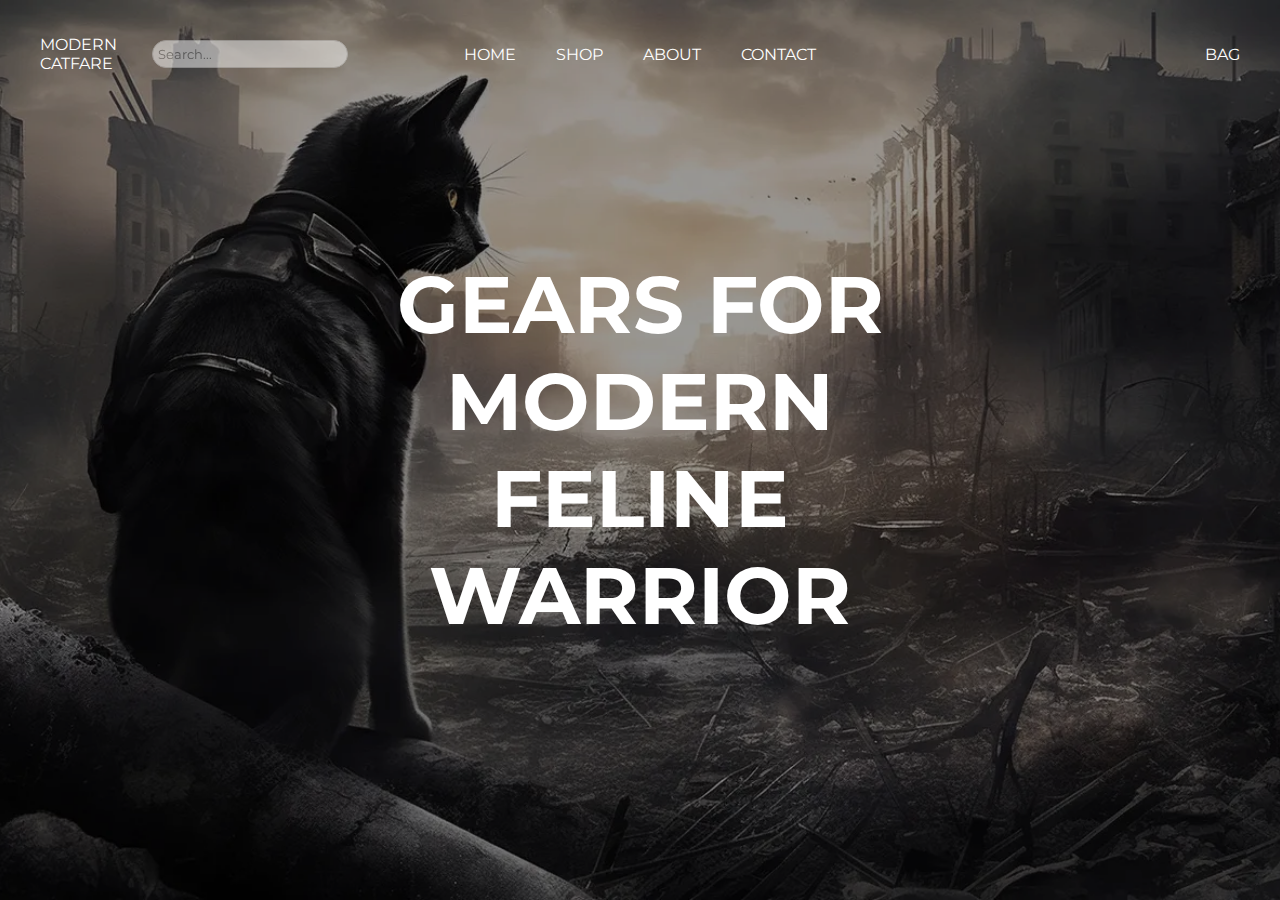
==== index.html @ 6d0fc3eb "added hero text and adjusted navbar" ====
<!DOCTYPE html>
<html lang="en">
  <head>
    <meta charset="UTF-8" />
    <meta name="viewport" content="width=device-width, initial-scale=1.0" />

    <link rel="preconnect" href="https://fonts.googleapis.com" />
    <link rel="preconnect" href="https://fonts.gstatic.com" crossorigin />
    <link
      href="https://fonts.googleapis.com/css2?family=Montserrat:ital,wght@0,100..900;1,100..900&display=swap"
      rel="stylesheet" />
    <link
      rel="stylesheet"
      href="https://cdnjs.cloudflare.com/ajax/libs/font-awesome/6.4.0/css/all.min.css"
      integrity="sha512-iecdLmaskl7CVkqkXNQ/ZH/XLlvWZOJyj7Yy7tcenmpD1ypASozpmT/E0iPtmFIB46ZmdtAc9eNBvH0H/ZpiBw=="
      crossorigin="anonymous"
      referrerpolicy="no-referrer" />
    <link
      rel="stylesheet"
      href="https://stackpath.bootstrapcdn.com/font-awesome/4.7.0/css/font-awesome.min.css" />
    <link rel="stylesheet" href="styles.css" />

    <title>Modern Catfare</title>
  </head>
  <body>
    <header>
      <nav class="navbar">
        <div class="nav-left">
          <a href="/">MODERN<br />CATFARE</a>
        </div>

        <div class="search-bar">
          <input type="text" placeholder="Search..." />
        </div>

        <div class="nav-center">
          <div class="menu-list">
            <a href="#">HOME</a>
            <a href="#">SHOP</a>
            <a href="#">ABOUT</a>
            <a href="#">CONTACT</a>
          </div>
        </div>

        <div class="nav-right">
          <a href="#">BAG</a>
        </div>
      </nav>
    </header>

    <main>
      <section class="home" id="home"></section>
      <div class="background">
        <img src="images/cat-000.webp" alt="cat" class="background-img">
          <div class="hero">
          <h1 class="hero-text">GEARS FOR<br>MODERN FELINE<br>WARRIOR</h1>
          </div>
        </div>
      </section>

      <section class="shop" id="shop">

      </section>
    </main>
  </body>
</html>
---- styles.css ----
/*RESET*/
* {
  margin: 0;
  padding: 0;
  box-sizing: border-box;
  font-family: Montserrat, Arial;
}

html {
  scroll-behavior: smooth;
}

a {
  text-decoration: none;
}

/*NAVIGATION BAR*/
.navbar {
  display: flex;
  justify-content: flex-start;
  align-items: center;
  padding: 10px 20px;
  background-color: transparent;
  z-index: 2;
  position: relative;
  margin-top: 25px;
}

.nav-left {
  margin-right: 30px;
  margin-left: 20px;
}

.nav-left a {
  color: white;
}

.search-bar {
  margin-left: 5px;
  margin-right: 20px;
  opacity: 0.5;
}

.search-bar input[type="text"] {
  padding: 5px;
  border: 1px solid #ccc;
  border-radius: 50px;
}

.nav-center {
  display: flex;
  justify-content: center;
  position: absolute;
  left: 50%;
  transform: translateX(-50%);
}

.nav-center .menu-list {
  list-style: none;
  margin: 0;
  padding: 0;
  display: flex;
}

.nav-center .menu-list a {
  margin: 0 10px;
  text-decoration: none;
  color: white;
  padding: 10px;
}

.nav-center .menu-list a:hover {
  font-weight: bolder;
  transform: scale(1.07);
}

.nav-right {
  margin-left: auto;
  margin-right: 20px;
}

.nav-right a {
  color: white;
}

/*HOME SECTION*/
.background > img {
  width: 100%;
  height: 100vh;
  object-fit: cover;
  background-repeat: no-repeat;
  background-size: cover;
  position: absolute;
  top: 0%;
  bottom: 0%;
  left: 0%;
  right: 0%;
  filter: brightness(60%);
}

.hero-text {
  font-size: 5rem;
  color: white;
  text-align: center;
  position: absolute;
  top: 50%;
  left: 50%;
  transform: translate(-50%, -50%);
}
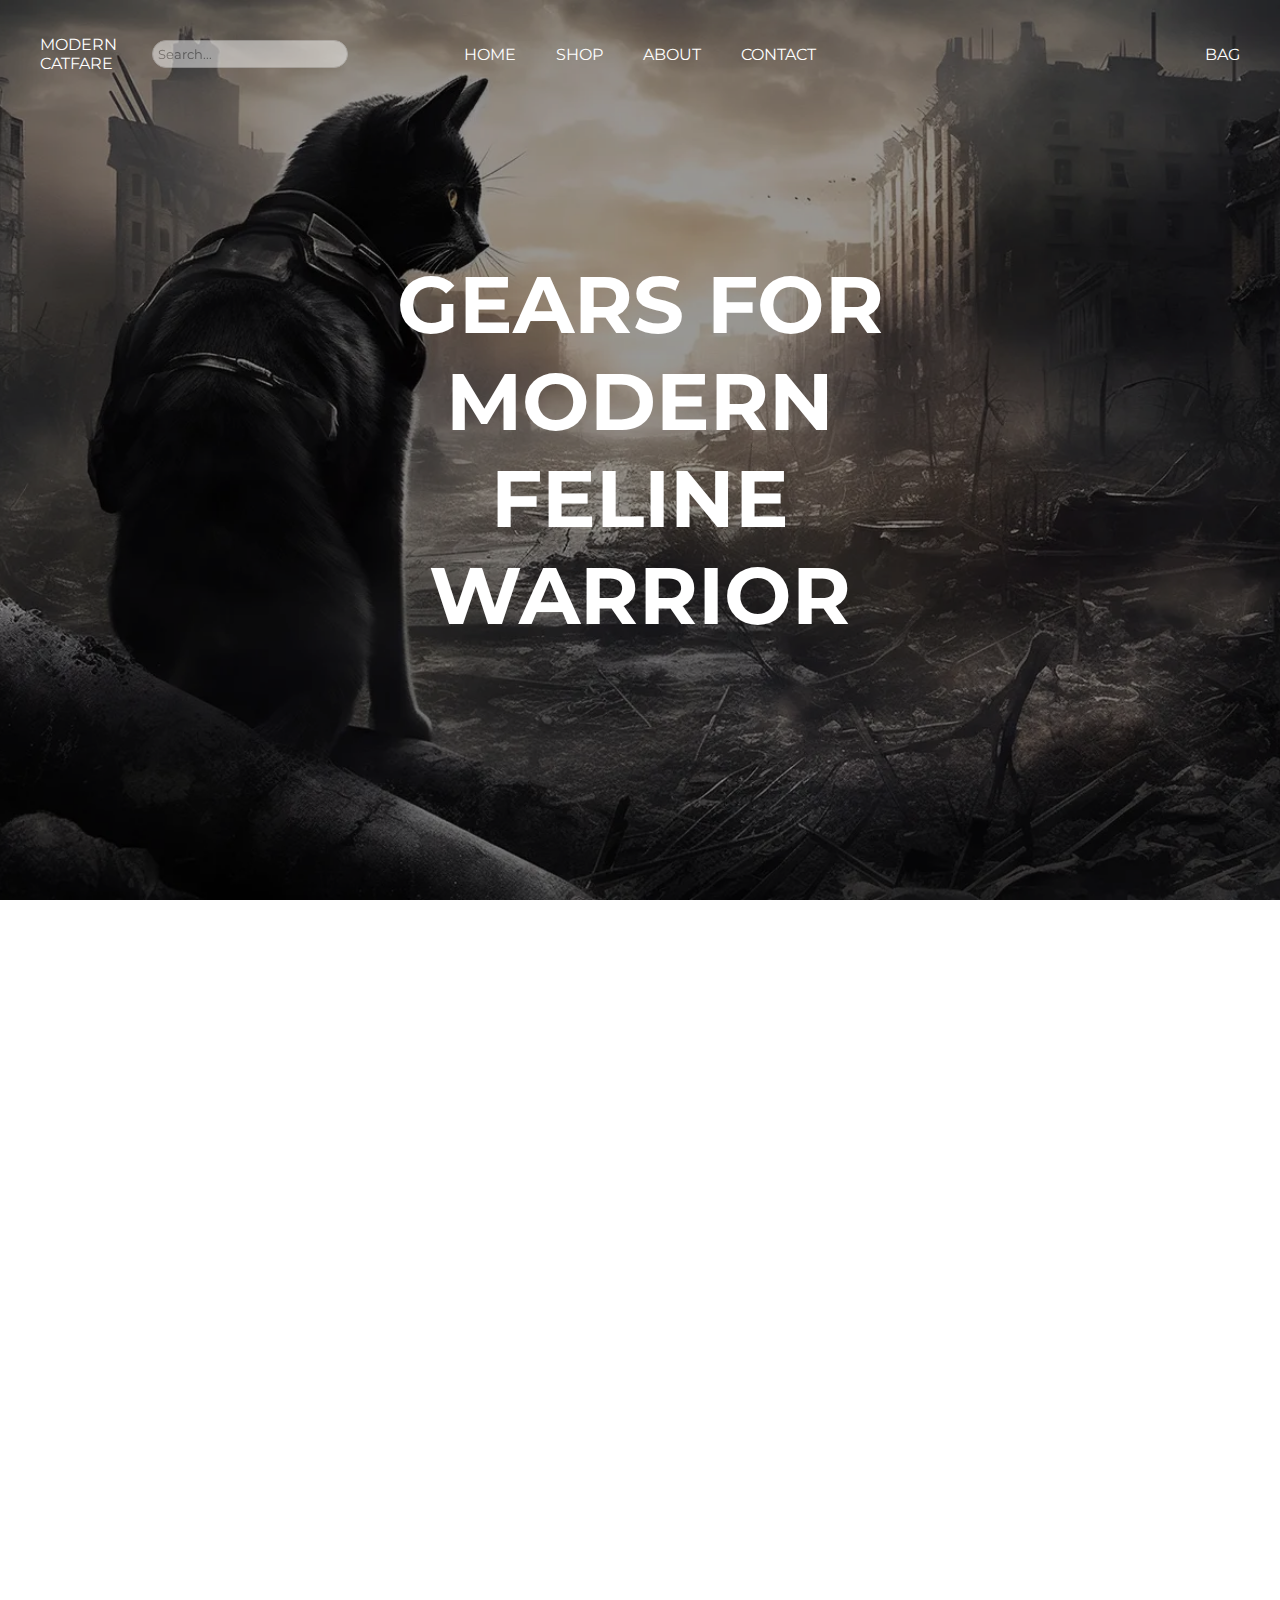
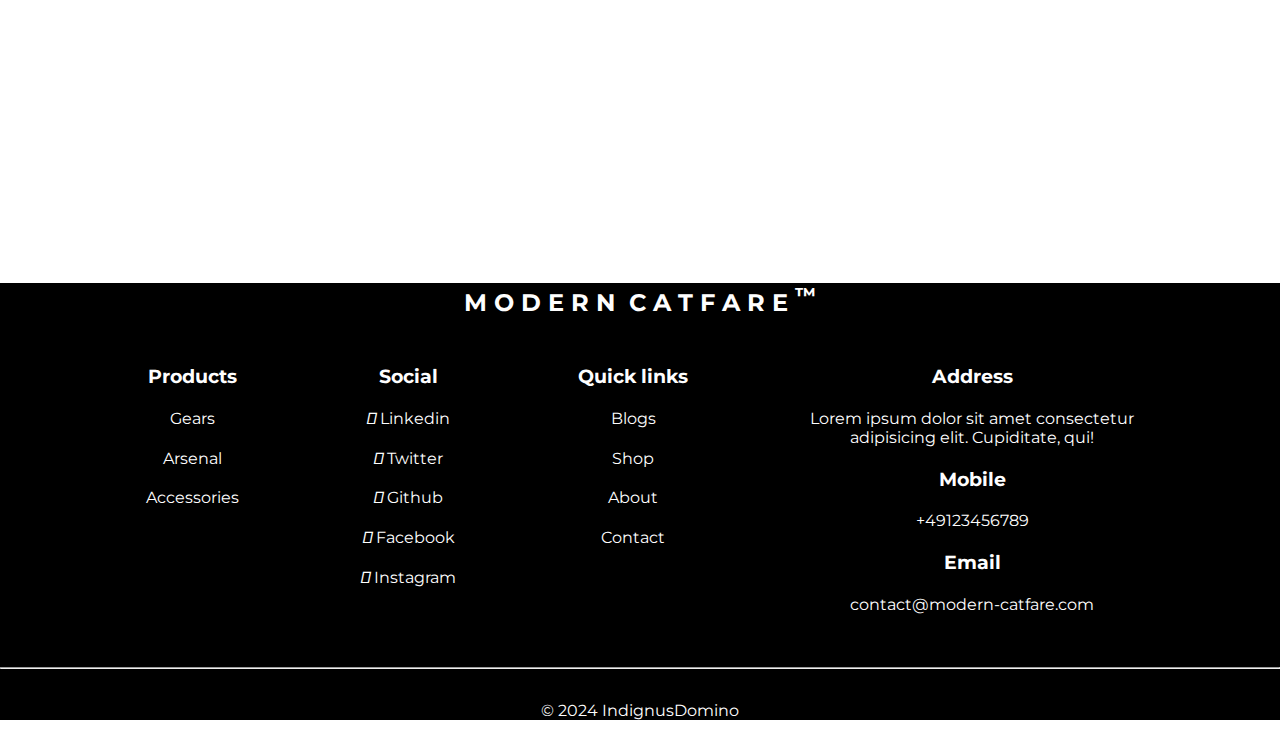
==== commit 0c9d2357: "shop + footer" ====
--- a/index.html
+++ b/index.html
@@ -23,6 +23,7 @@
     <title>Modern Catfare</title>
   </head>
   <body>
+    <div class="flex-containter">
     <header>
       <nav class="navbar">
         <div class="nav-left">
@@ -35,10 +36,10 @@
 
         <div class="nav-center">
           <div class="menu-list">
-            <a href="#">HOME</a>
-            <a href="#">SHOP</a>
-            <a href="#">ABOUT</a>
-            <a href="#">CONTACT</a>
+            <a href="#home">HOME</a>
+            <a href="shop.html" target="_blank">SHOP</a>
+            <a href="about.html" target="_blank">ABOUT</a>
+            <a href="contact.html" target="_blank">CONTACT</a>
           </div>
         </div>
 
@@ -62,5 +63,72 @@
 
       </section>
     </main>
+
+    <footer>
+      <div class="footer">
+        <div class="heading">
+          <h2>M O D E R N&nbsp;&nbsp;C A T F A R E <sup>&trade;</sup></h2>
+        </div>
+        <div class="content">
+          <div class="services">
+            <h4>Products</h4>
+            <p><a href="#">Gears</a></p>
+            <p><a href="#">Arsenal</a></p>
+            <p><a href="#">Accessories</a></p>
+          </div>
+          <div class="social-media">
+            <h4>Social</h4>
+            <p>
+              <a href="https://www.linkedin.com/in/jrnotarte/"
+                ><i class="fab fa-linkedin"></i> Linkedin</a
+              >
+            </p>
+            <p>
+              <a href="https://x.com"
+                ><i class="fab fa-twitter"></i> Twitter</a
+              >
+            </p>
+            <p>
+              <a href="https://github.com/IndignusDomino/modern-catfare"
+                ><i class="fab fa-github"></i> Github</a
+              >
+            </p>
+            <p>
+              <a href="https://www.facebook.com/"
+                ><i class="fab fa-facebook"></i> Facebook</a
+              >
+            </p>
+            <p>
+              <a href="https://www.instagram.com/"
+                ><i class="fab fa-instagram"></i> Instagram</a
+              >
+            </p>
+          </div>
+          <div class="links">
+            <h4>Quick links</h4>
+            <p><a href="blogs.html">Blogs</a></p>
+            <p><a href="shop.html">Shop</a></p>
+            <p><a href="about.html">About</a></p>
+            <p><a href="contact.html">Contact</a></p>
+          </div>
+          <div class="details">
+            <h4 class="address">Address</h4>
+            <p>
+              Lorem ipsum dolor sit amet consectetur <br />
+              adipisicing elit. Cupiditate, qui!
+            </p>
+            <h4 class="mobile">Mobile</h4>
+            <p><a href="#">+49123456789</a></p>
+            <h4 class="mail">Email</h4>
+            <p><a href="#">contact@modern-catfare.com</a></p>
+          </div>
+        </div>
+        <footer>
+          <hr />
+          © 2024 IndignusDomino
+        </footer>
+      </div>
+    </footer>
+    </div>
   </body>
 </html>
--- a/styles.css
+++ b/styles.css
@@ -8,6 +8,10 @@
 
 html {
   scroll-behavior: smooth;
+}
+
+section {
+  min-height: 100vh;
 }
 
 a {
@@ -83,6 +87,7 @@
   color: white;
 }
 
+
 /*HOME SECTION*/
 .background > img {
   width: 100%;
@@ -108,3 +113,80 @@
   transform: translate(-50%, -50%);
 }
 
+
+/*FOOTER*/
+.footer {
+  background-color: black;
+  color: #fefefe;
+  position: relative;
+  width: 100%;
+  bottom: 0;
+  left: 0;
+}
+
+.footer .heading {
+  color: #fefefe;
+  max-width: 1010px;
+  width: 90%;
+  text-transform: uppercase;
+  margin: 0 auto;
+  margin-bottom: 3rem;
+}
+
+.footer .content {
+  display: flex;
+  justify-content: space-evenly;
+  margin: 1.5rem;
+}
+
+.footer .content p {
+  margin-bottom: 1.3rem;
+}
+
+.footer .content a {
+  text-decoration: none;
+  color: #fefefe;
+}
+
+.footer .content a:hover {
+  border-bottom: 1px solid #97987f;
+}
+
+.footer .content h4 {
+  margin-bottom: 1.3rem;
+  font-size: 19px;
+}
+
+footer {
+  text-align: center;
+  margin-bottom: 2rem;
+}
+
+footer hr {
+  margin: 2rem 0;
+}
+
+@media (max-width: 767px) {
+  .footer .content {
+    display: flex;
+    flex-direction: column;
+    font-size: 14px;
+  }
+
+  .footer {
+    position: unset;
+  }
+}
+
+@media (min-width: 768px) and (max-width: 1024px) {
+  .footer .content,
+  .footer {
+    font-size: 14px;
+  }
+}
+
+@media (orientation: landscape) and (max-height: 500px) {
+  .footer {
+    position: unset;
+  }
+}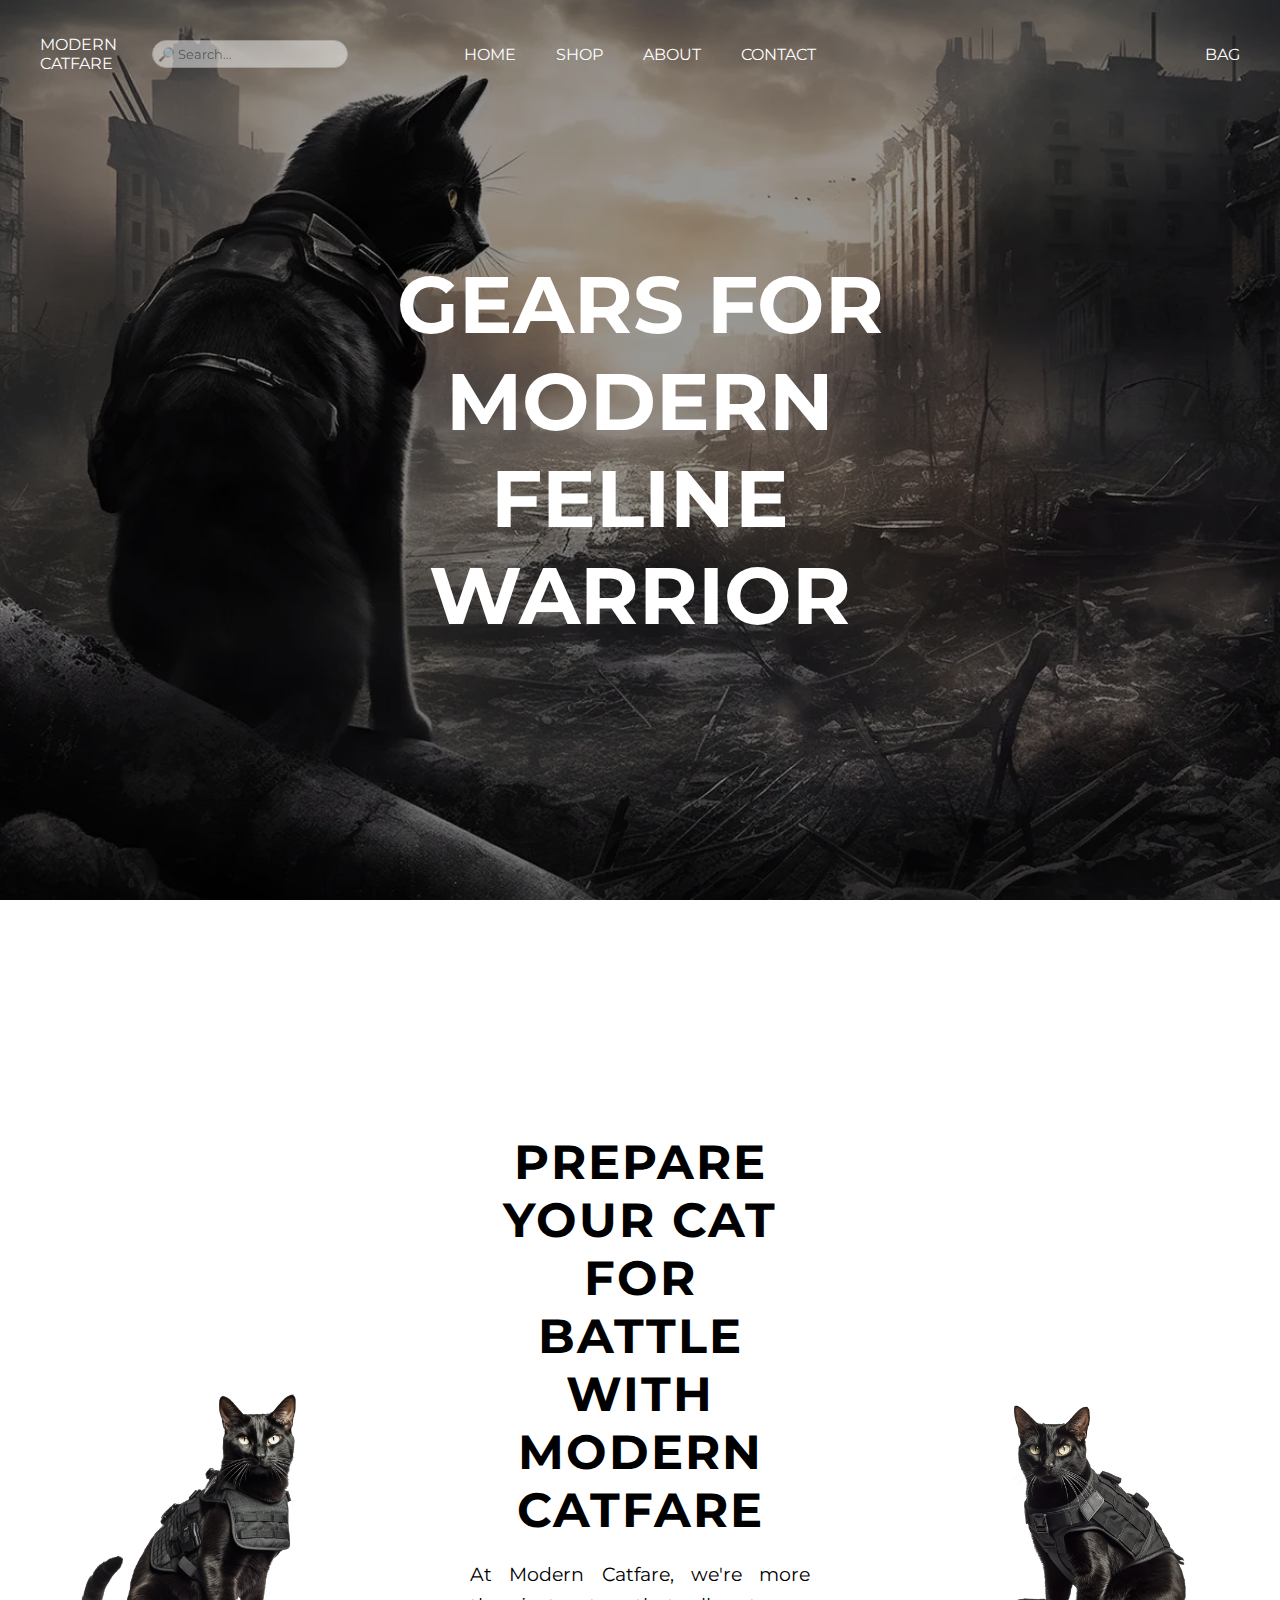
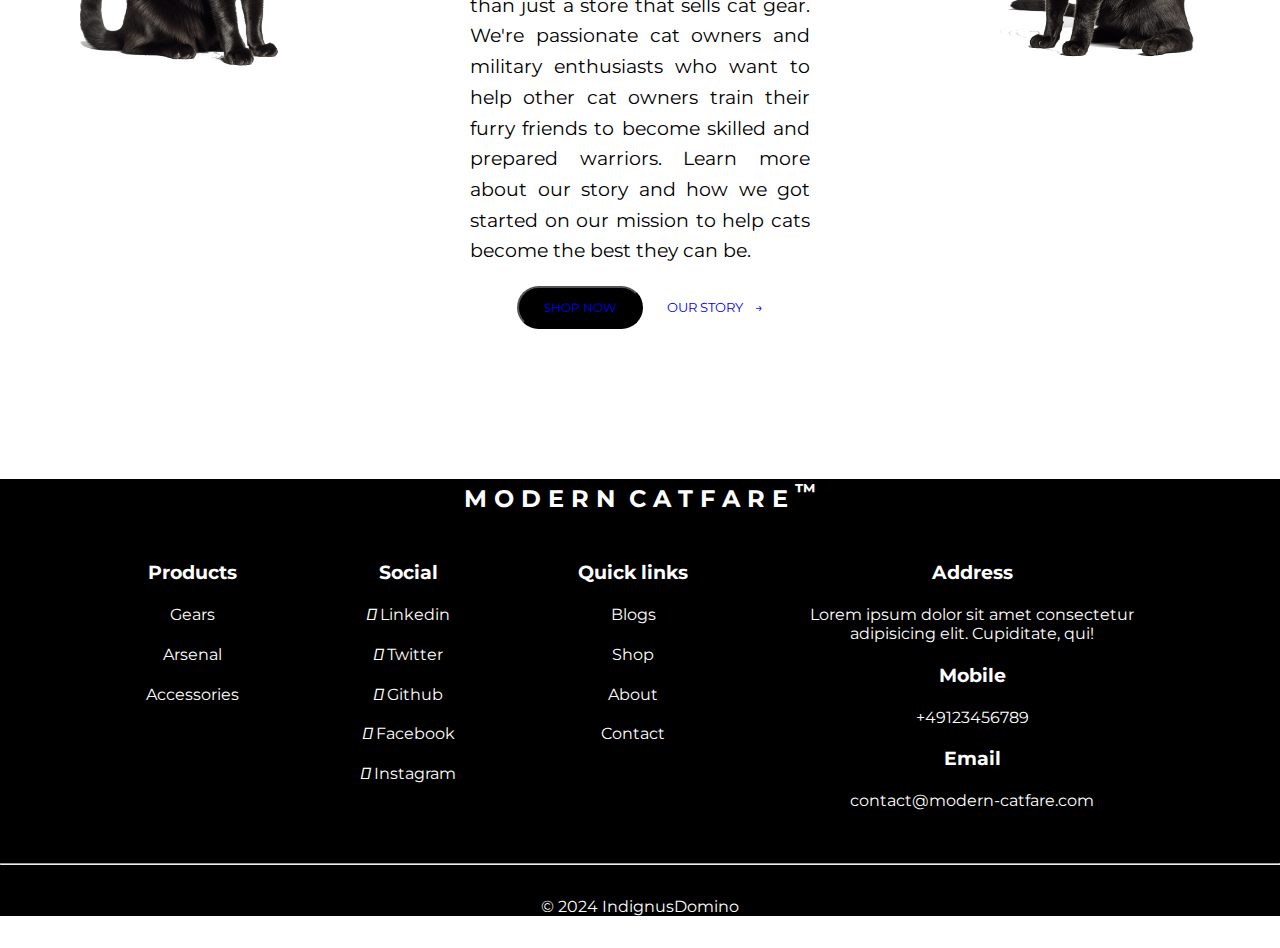
==== commit a07e2708: "page-content section udpated" ====
--- a/index.html
+++ b/index.html
@@ -31,7 +31,7 @@
         </div>
 
         <div class="search-bar">
-          <input type="text" placeholder="Search..." />
+          <input type="text" placeholder="&#128270; Search... " />
         </div>
 
         <div class="nav-center">
@@ -54,13 +54,26 @@
       <div class="background">
         <img src="images/cat-000.webp" alt="cat" class="background-img">
           <div class="hero">
-          <h1 class="hero-text">GEARS FOR<br>MODERN FELINE<br>WARRIOR</h1>
+            <h1 class="hero-text">GEARS FOR<br>MODERN FELINE<br>WARRIOR</h1>
           </div>
         </div>
       </section>
 
-      <section class="shop" id="shop">
+      <section class="page-content" id="page-content">
+        <div class="page-content-left">
+          <img src="images/vest/vest-010-a.png" alt="" class="page-content-left-image">
+        </div>
 
+        <div class="page-content-center">
+          <h1>PREPARE YOUR CAT FOR<br>BATTLE WITH<br>MODERN CATFARE</h1>
+          <p>At Modern Catfare, we're more than just a store that sells cat gear. We're passionate cat owners and military enthusiasts who want to help other cat owners train their furry friends to become skilled and prepared warriors. Learn more about our story and how we got started on our mission to help cats become the best they can be.</p>
+          <button class="shop-now-btn"><a href="shop.html">SHOP NOW</a></button>
+          <button class="our-story-btn"><a href="about.html">OUR STORY&nbsp;&nbsp;&nbsp; &rarr;</a></button>
+        </div>
+
+        <div>
+          <img src="images/vest/vest-012-a.png" alt="" class="page-content-right-image">
+        </div>
       </section>
     </main>
 
@@ -85,23 +98,19 @@
             </p>
             <p>
               <a href="https://x.com"
-                ><i class="fab fa-twitter"></i> Twitter</a
-              >
+                ><i class="fab fa-twitter"></i> Twitter</a>
             </p>
             <p>
               <a href="https://github.com/IndignusDomino/modern-catfare"
-                ><i class="fab fa-github"></i> Github</a
-              >
+                ><i class="fab fa-github"></i> Github</a>
             </p>
             <p>
               <a href="https://www.facebook.com/"
-                ><i class="fab fa-facebook"></i> Facebook</a
-              >
+                ><i class="fab fa-facebook"></i> Facebook</a>
             </p>
             <p>
               <a href="https://www.instagram.com/"
-                ><i class="fab fa-instagram"></i> Instagram</a
-              >
+                ><i class="fab fa-instagram"></i> Instagram</a>
             </p>
           </div>
           <div class="links">
--- a/styles.css
+++ b/styles.css
@@ -74,8 +74,7 @@
 }
 
 .nav-center .menu-list a:hover {
-  font-weight: bolder;
-  transform: scale(1.07);
+  border-bottom: 1px solid white;
 }
 
 .nav-right {
@@ -86,7 +85,6 @@
 .nav-right a {
   color: white;
 }
-
 
 /*HOME SECTION*/
 .background > img {
@@ -113,6 +111,68 @@
   transform: translate(-50%, -50%);
 }
 
+/*PAGE SECTION*/
+/*PAGE SECTION*/
+#page-content {
+  background-color: white;
+  color: black;
+  text-align: center;
+  padding: 50px;
+  display: flex; /* Make the section a flex container */
+  flex-direction: row; /* Stack children vertically */
+  align-items: center; /* Center children horizontally */
+  gap: 20px; /* Add spacing between children */
+}
+
+#page-content h1 {
+  font-size: 3em;
+  letter-spacing: 2px;
+  margin-bottom: 20px;
+  text-transform: capitalize;
+  text-align: center;
+}
+
+#page-content p {
+  font-size: 1.2em;
+  line-height: 1.6;
+  text-align: justify;
+}
+
+.page-content-center {
+  margin: 100px;
+}
+
+.page-content-left-image,
+.page-content-right-image {
+  max-width: 300px;
+  height: auto; /* Maintain aspect ratio */
+  display: block; /* Prevents image from overflowing */
+  margin: 0 auto; /* Center the images */
+}
+
+.shop-now-btn {
+  margin-top: 20px;
+  background-color: black;
+  color: white;
+  padding-top: 12px;
+  padding-bottom: 12px;
+  padding-left: 25px;
+  padding-right: 25px;
+  border-radius: 50px;
+  text-align: center;
+  font-size: 12px;
+  margin-right: 10px;
+}
+
+.our-story-btn {
+  border: 0;
+  background-color: white;
+  margin-left: 10px;
+}
+
+.our-story-btn:hover {
+  border-bottom: 1px solid black;
+}
 
 /*FOOTER*/
 .footer {
@@ -189,4 +249,4 @@
   .footer {
     position: unset;
   }
-}+}
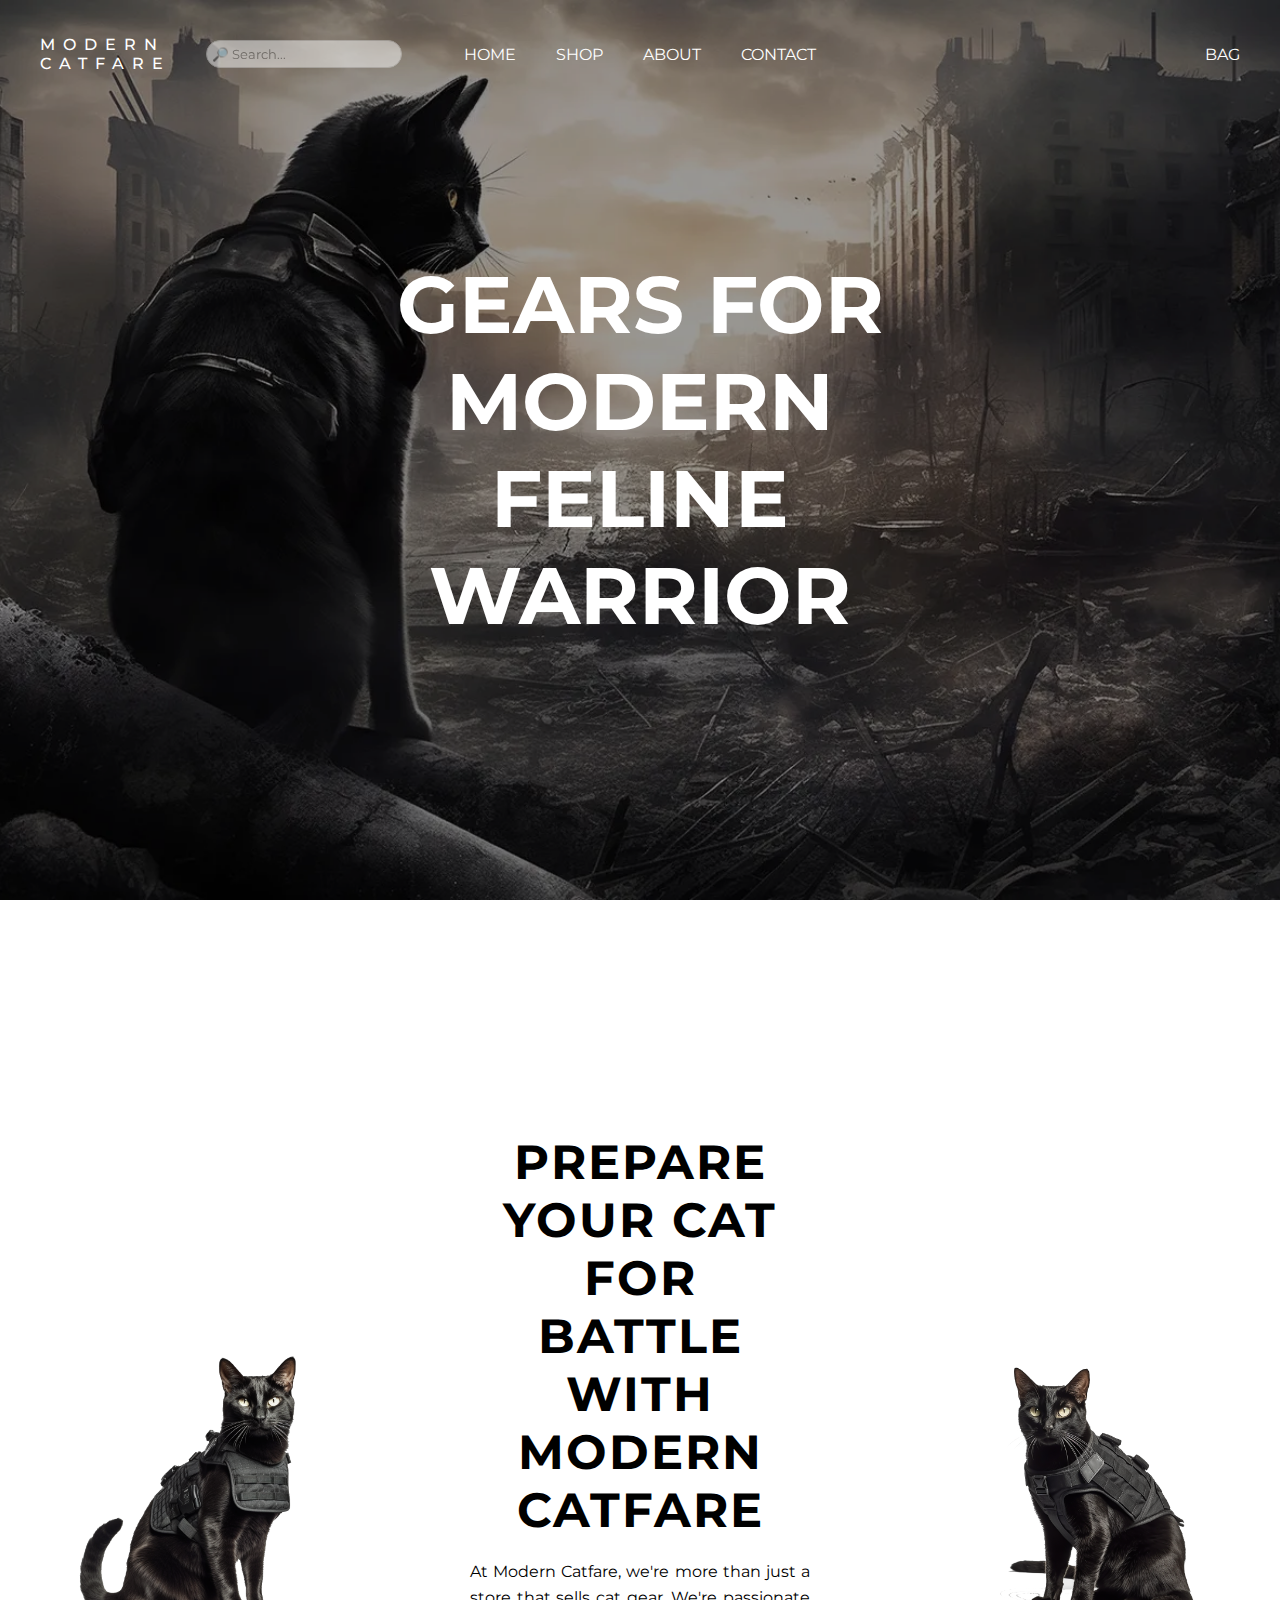
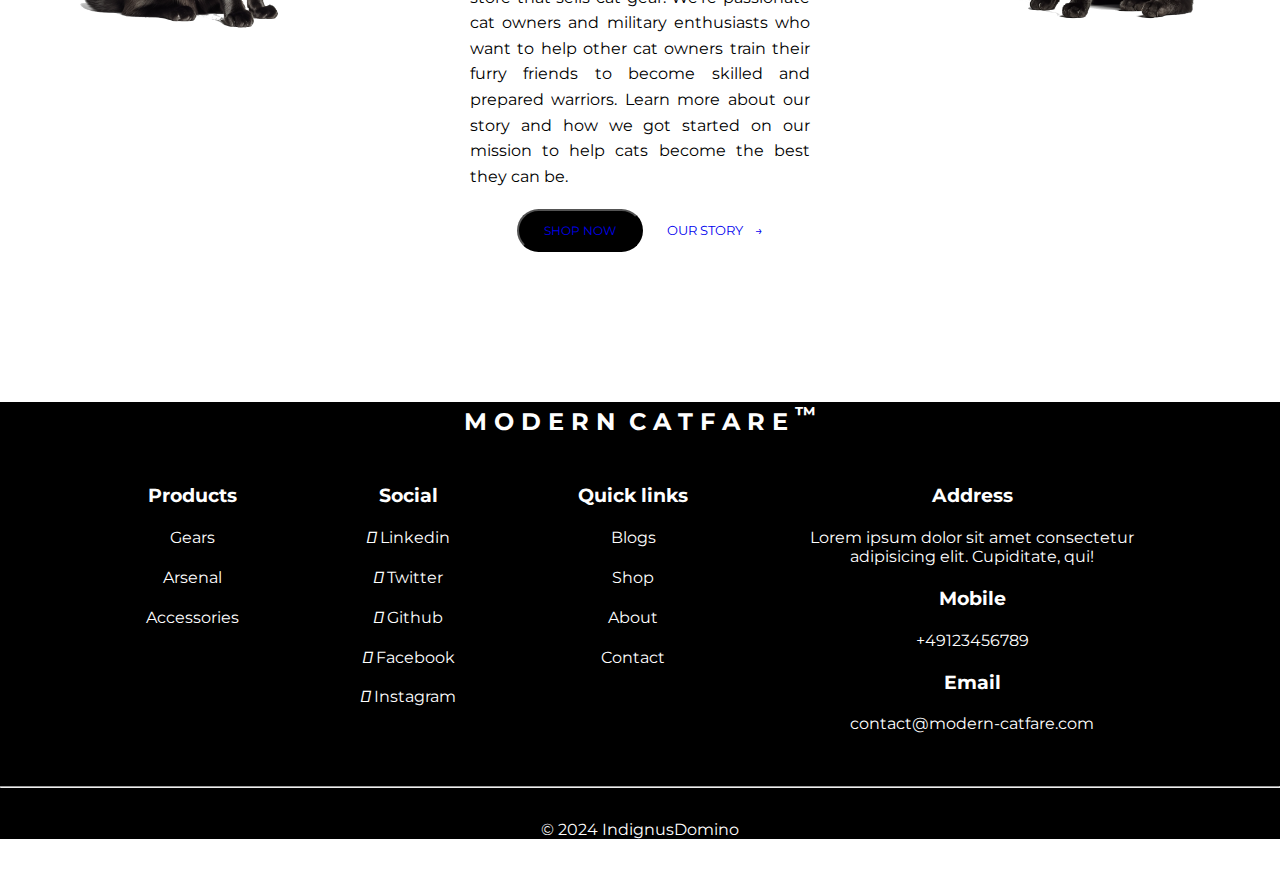
==== commit 7cbad243: "final edit on home" ====
--- a/index.html
+++ b/index.html
@@ -91,34 +91,18 @@
           </div>
           <div class="social-media">
             <h4>Social</h4>
-            <p>
-              <a href="https://www.linkedin.com/in/jrnotarte/"
-                ><i class="fab fa-linkedin"></i> Linkedin</a
-              >
-            </p>
-            <p>
-              <a href="https://x.com"
-                ><i class="fab fa-twitter"></i> Twitter</a>
-            </p>
-            <p>
-              <a href="https://github.com/IndignusDomino/modern-catfare"
-                ><i class="fab fa-github"></i> Github</a>
-            </p>
-            <p>
-              <a href="https://www.facebook.com/"
-                ><i class="fab fa-facebook"></i> Facebook</a>
-            </p>
-            <p>
-              <a href="https://www.instagram.com/"
-                ><i class="fab fa-instagram"></i> Instagram</a>
-            </p>
+            <p><a href="https://www.linkedin.com/in/jrnotarte/"><i class="fab fa-linkedin"></i> Linkedin</a></p>
+            <p><a href="https://x.com"><i class="fab fa-twitter"></i> Twitter</a></p>
+            <p><a href="https://github.com/IndignusDomino/modern-catfare"><i class="fab fa-github"></i> Github</a></p>
+            <p><a href="https://www.facebook.com/"><i class="fab fa-facebook"></i> Facebook</a></p>
+            <p><a href="https://www.instagram.com/"><i class="fab fa-instagram"></i> Instagram</a></p>
           </div>
           <div class="links">
             <h4>Quick links</h4>
-            <p><a href="blogs.html">Blogs</a></p>
-            <p><a href="shop.html">Shop</a></p>
-            <p><a href="about.html">About</a></p>
-            <p><a href="contact.html">Contact</a></p>
+            <p><a href="blogs.html" target="_blank">Blogs</a></p>
+            <p><a href="shop.html" target="_blank">Shop</a></p>
+            <p><a href="about.html" target="_blank">About</a></p>
+            <p><a href="contact.html" target="_blank">Contact</a></p>
           </div>
           <div class="details">
             <h4 class="address">Address</h4>
@@ -129,7 +113,7 @@
             <h4 class="mobile">Mobile</h4>
             <p><a href="#">+49123456789</a></p>
             <h4 class="mail">Email</h4>
-            <p><a href="#">contact@modern-catfare.com</a></p>
+            <p><a href="mailto:contact@modern-catfare.com">contact@modern-catfare.com</a></p>
           </div>
         </div>
         <footer>
--- a/styles.css
+++ b/styles.css
@@ -37,6 +37,9 @@
 
 .nav-left a {
   color: white;
+  letter-spacing: .5rem;
+  font-weight: 500;
+  text-align: center;
 }
 
 .search-bar {
@@ -112,7 +115,6 @@
 }
 
 /*PAGE SECTION*/
-/*PAGE SECTION*/
 #page-content {
   background-color: white;
   color: black;
@@ -133,7 +135,7 @@
 }
 
 #page-content p {
-  font-size: 1.2em;
+  font-size: 1em;
   line-height: 1.6;
   text-align: justify;
 }
@@ -164,6 +166,14 @@
   margin-right: 10px;
 }
 
+.shop-now-btn a:hover {
+  text-decoration: underline;
+}
+
+.shop-now-btn a:visited {
+  color: white;
+}
+
 .our-story-btn {
   border: 0;
   background-color: white;
@@ -172,6 +182,10 @@
 
 .our-story-btn:hover {
   border-bottom: 1px solid black;
+}
+
+.our-story-btn a:visited {
+  color: black;
 }
 
 /*FOOTER*/
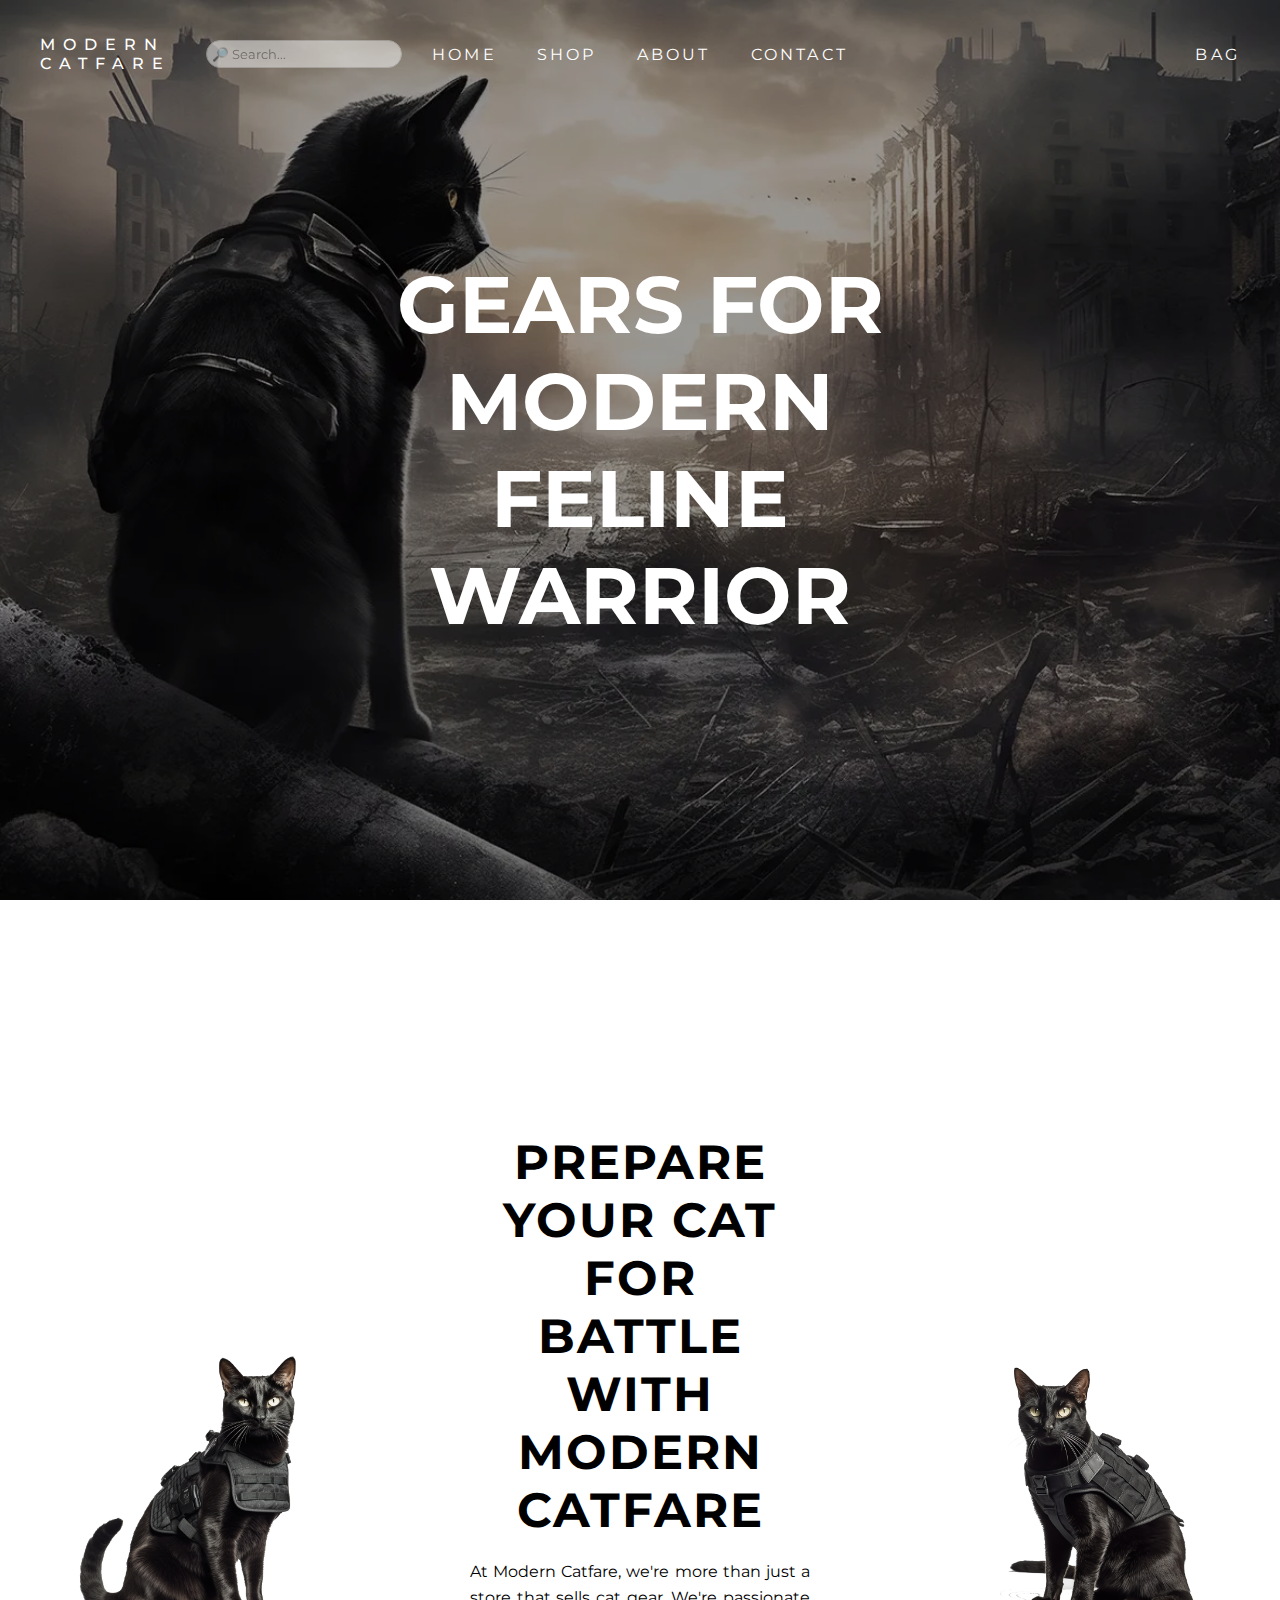
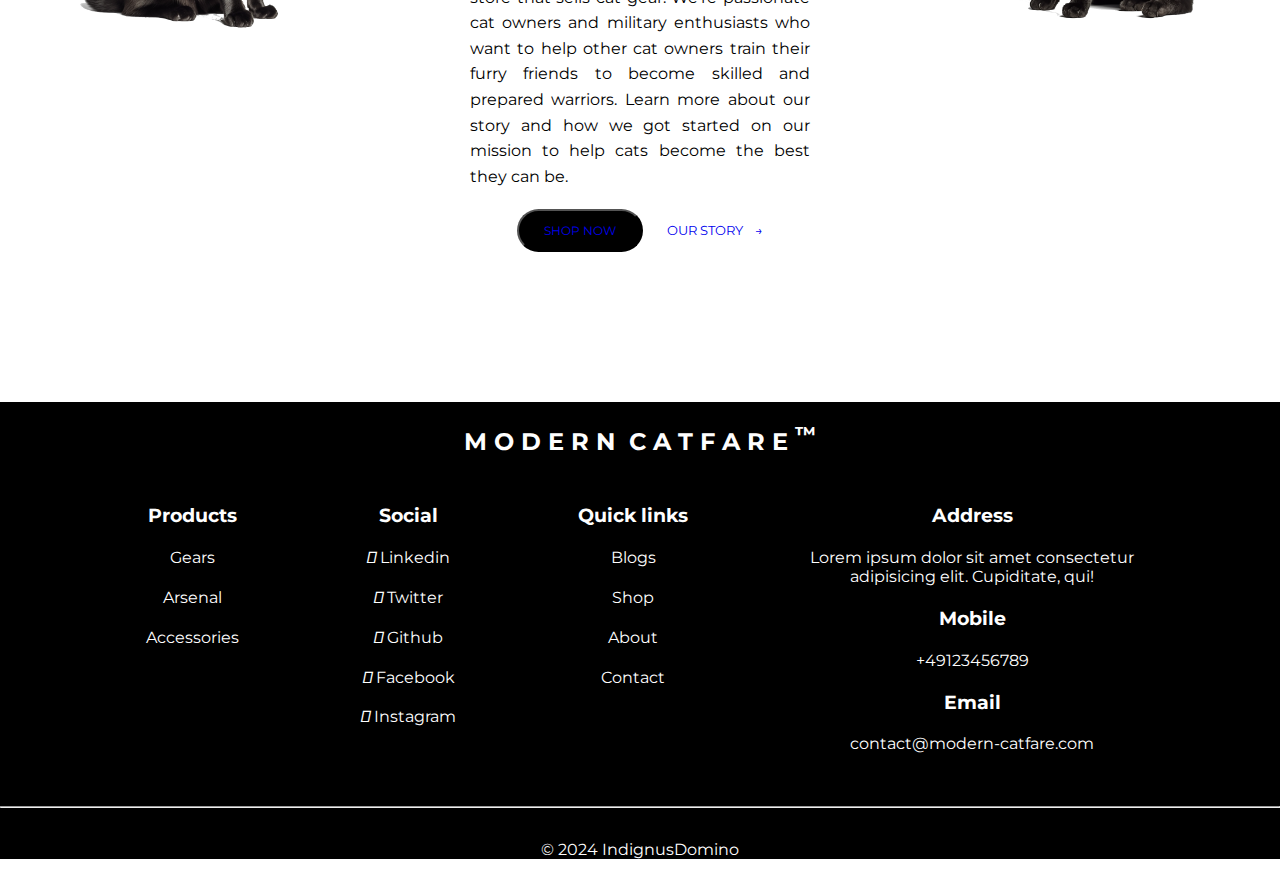
==== commit da280663: "js make new product element working" ====
--- a/index.html
+++ b/index.html
@@ -4,8 +4,12 @@
     <meta charset="UTF-8" />
     <meta name="viewport" content="width=device-width, initial-scale=1.0" />
 
-    <link rel="preconnect" href="https://fonts.googleapis.com" />
-    <link rel="preconnect" href="https://fonts.gstatic.com" crossorigin />
+    <link 
+      rel="preconnect" 
+      href="https://fonts.googleapis.com" />
+    <link 
+      rel="preconnect" 
+      href="https://fonts.gstatic.com" crossorigin />
     <link
       href="https://fonts.googleapis.com/css2?family=Montserrat:ital,wght@0,100..900;1,100..900&display=swap"
       rel="stylesheet" />
@@ -18,10 +22,11 @@
     <link
       rel="stylesheet"
       href="https://stackpath.bootstrapcdn.com/font-awesome/4.7.0/css/font-awesome.min.css" />
-    <link rel="stylesheet" href="styles.css" />
+    <link rel="stylesheet" href="styles-main.css" />
 
     <title>Modern Catfare</title>
   </head>
+  
   <body>
     <div class="flex-containter">
     <header>
@@ -54,14 +59,14 @@
       <div class="background">
         <img src="images/cat-000.webp" alt="cat" class="background-img">
           <div class="hero">
-            <h1 class="hero-text">GEARS FOR<br>MODERN FELINE<br>WARRIOR</h1>
+            <a href="#page-content"><h1 class="hero-text">GEARS FOR<br>MODERN FELINE<br>WARRIOR</h1></a>
           </div>
         </div>
       </section>
 
       <section class="page-content" id="page-content">
         <div class="page-content-left">
-          <img src="images/vest/vest-010-a.png" alt="" class="page-content-left-image">
+          <img src="images/05-vest/vest-010-a.png" alt="" class="page-content-left-image">
         </div>
 
         <div class="page-content-center">
@@ -72,7 +77,7 @@
         </div>
 
         <div>
-          <img src="images/vest/vest-012-a.png" alt="" class="page-content-right-image">
+          <img src="images/05-vest/vest-012-a.png" alt="" class="page-content-right-image">
         </div>
       </section>
     </main>
--- a/styles-main.css
+++ b/styles-main.css
@@ -0,0 +1,272 @@
+/*RESET*/
+* {
+  margin: 0;
+  padding: 0;
+  box-sizing: border-box;
+  font-family: Montserrat, Arial;
+}
+
+html {
+  scroll-behavior: smooth;
+}
+
+section {
+  min-height: 100vh;
+}
+
+a {
+  text-decoration: none;
+}
+
+/*NAVIGATION BAR*/
+.navbar {
+  display: flex;
+  justify-content: flex-start;
+  align-items: center;
+  padding: 10px 20px;
+  background-color: transparent;
+  z-index: 2;
+  position: relative;
+  margin-top: 25px;
+}
+
+.nav-left {
+  margin-right: 30px;
+  margin-left: 20px;
+}
+
+.nav-left a {
+  color: white;
+  letter-spacing: .5rem;
+  font-weight: 500;
+  text-align: center;
+}
+
+.search-bar {
+  margin-left: 5px;
+  margin-right: 20px;
+  opacity: 0.5;
+}
+
+.search-bar input[type="text"] {
+  padding: 5px;
+  border: 1px solid #ccc;
+  border-radius: 50px;
+}
+
+.nav-center {
+  display: flex;
+  justify-content: center;
+  position: absolute;
+  left: 50%;
+  transform: translateX(-50%);
+}
+
+.nav-center .menu-list {
+  list-style: none;
+  margin: 0;
+  padding: 0;
+  display: flex;
+}
+
+.nav-center .menu-list a {
+  margin: 0 10px;
+  text-decoration: none;
+  color: white;
+  padding: 10px;
+  letter-spacing: .2rem;
+}
+
+.nav-center .menu-list a:hover {
+  border-bottom: 1px solid white;
+}
+
+.nav-right {
+  margin-left: auto;
+  margin-right: 20px;
+}
+
+.nav-right a {
+  color: white;
+  letter-spacing: .2rem;
+}
+
+/*HOME SECTION*/
+.background > img {
+  width: 100%;
+  height: 100vh;
+  object-fit: cover;
+  background-repeat: no-repeat;
+  background-size: cover;
+  position: absolute;
+  top: 0%;
+  bottom: 0%;
+  left: 0%;
+  right: 0%;
+  filter: brightness(60%);
+}
+
+.hero-text {
+  font-size: 5rem;
+  color: white;
+  text-align: center;
+  position: absolute;
+  top: 50%;
+  left: 50%;
+  transform: translate(-50%, -50%);
+}
+
+/*PAGE SECTION*/
+#page-content {
+  background-color: white;
+  color: black;
+  text-align: center;
+  padding: 50px;
+  display: flex; /* Make the section a flex container */
+  flex-direction: row; /* Stack children vertically */
+  align-items: center; /* Center children horizontally */
+  gap: 20px; /* Add spacing between children */
+}
+
+#page-content h1 {
+  font-size: 3em;
+  letter-spacing: 2px;
+  margin-bottom: 20px;
+  text-transform: capitalize;
+  text-align: center;
+}
+
+#page-content p {
+  font-size: 1em;
+  line-height: 1.6;
+  text-align: justify;
+}
+
+.page-content-center {
+  margin: 100px;
+}
+
+.page-content-left-image,
+.page-content-right-image {
+  max-width: 300px;
+  height: auto; /* Maintain aspect ratio */
+  display: block; /* Prevents image from overflowing */
+  margin: 0 auto; /* Center the images */
+}
+
+.shop-now-btn {
+  margin-top: 20px;
+  background-color: black;
+  color: white;
+  padding-top: 12px;
+  padding-bottom: 12px;
+  padding-left: 25px;
+  padding-right: 25px;
+  border-radius: 50px;
+  text-align: center;
+  font-size: 12px;
+  margin-right: 10px;
+}
+
+.shop-now-btn a:hover {
+  text-decoration: underline;
+}
+
+.shop-now-btn a:visited {
+  color: white;
+}
+
+.our-story-btn {
+  border: 0;
+  background-color: white;
+  margin-left: 10px;
+}
+
+.our-story-btn:hover {
+  border-bottom: 1px solid black;
+}
+
+.our-story-btn a:visited {
+  color: black;
+}
+
+/*FOOTER*/
+.footer {
+  background-color: black;
+  color: #fefefe;
+  position: relative;
+  width: 100%;
+  bottom: 0;
+  left: 0;
+}
+
+.footer .heading {
+  color: #fefefe;
+  max-width: 1010px;
+  width: 90%;
+  text-transform: uppercase;
+  margin: 0 auto;
+  margin-bottom: 3rem;
+}
+
+.footer .content {
+  display: flex;
+  justify-content: space-evenly;
+  margin: 1.5rem;
+}
+
+.footer .content p {
+  margin-bottom: 1.3rem;
+}
+
+.footer .content a {
+  text-decoration: none;
+  color: #fefefe;
+}
+
+.footer .content a:hover {
+  border-bottom: 1px solid #97987f;
+}
+
+.footer .content h4 {
+  margin-bottom: 1.3rem;
+  font-size: 19px;
+}
+
+footer {
+  text-align: center;
+  margin-bottom: 2rem;
+}
+
+footer hr {
+  margin: 2rem 0;
+}
+
+.heading h2 {
+  padding-top: 20px;
+}
+
+@media (max-width: 767px) {
+  .footer .content {
+    display: flex;
+    flex-direction: column;
+    font-size: 14px;
+  }
+
+  .footer {
+    position: unset;
+  }
+}
+
+@media (min-width: 768px) and (max-width: 1024px) {
+  .footer .content,
+  .footer {
+    font-size: 14px;
+  }
+}
+
+@media (orientation: landscape) and (max-height: 500px) {
+  .footer {
+    position: unset;
+  }
+}
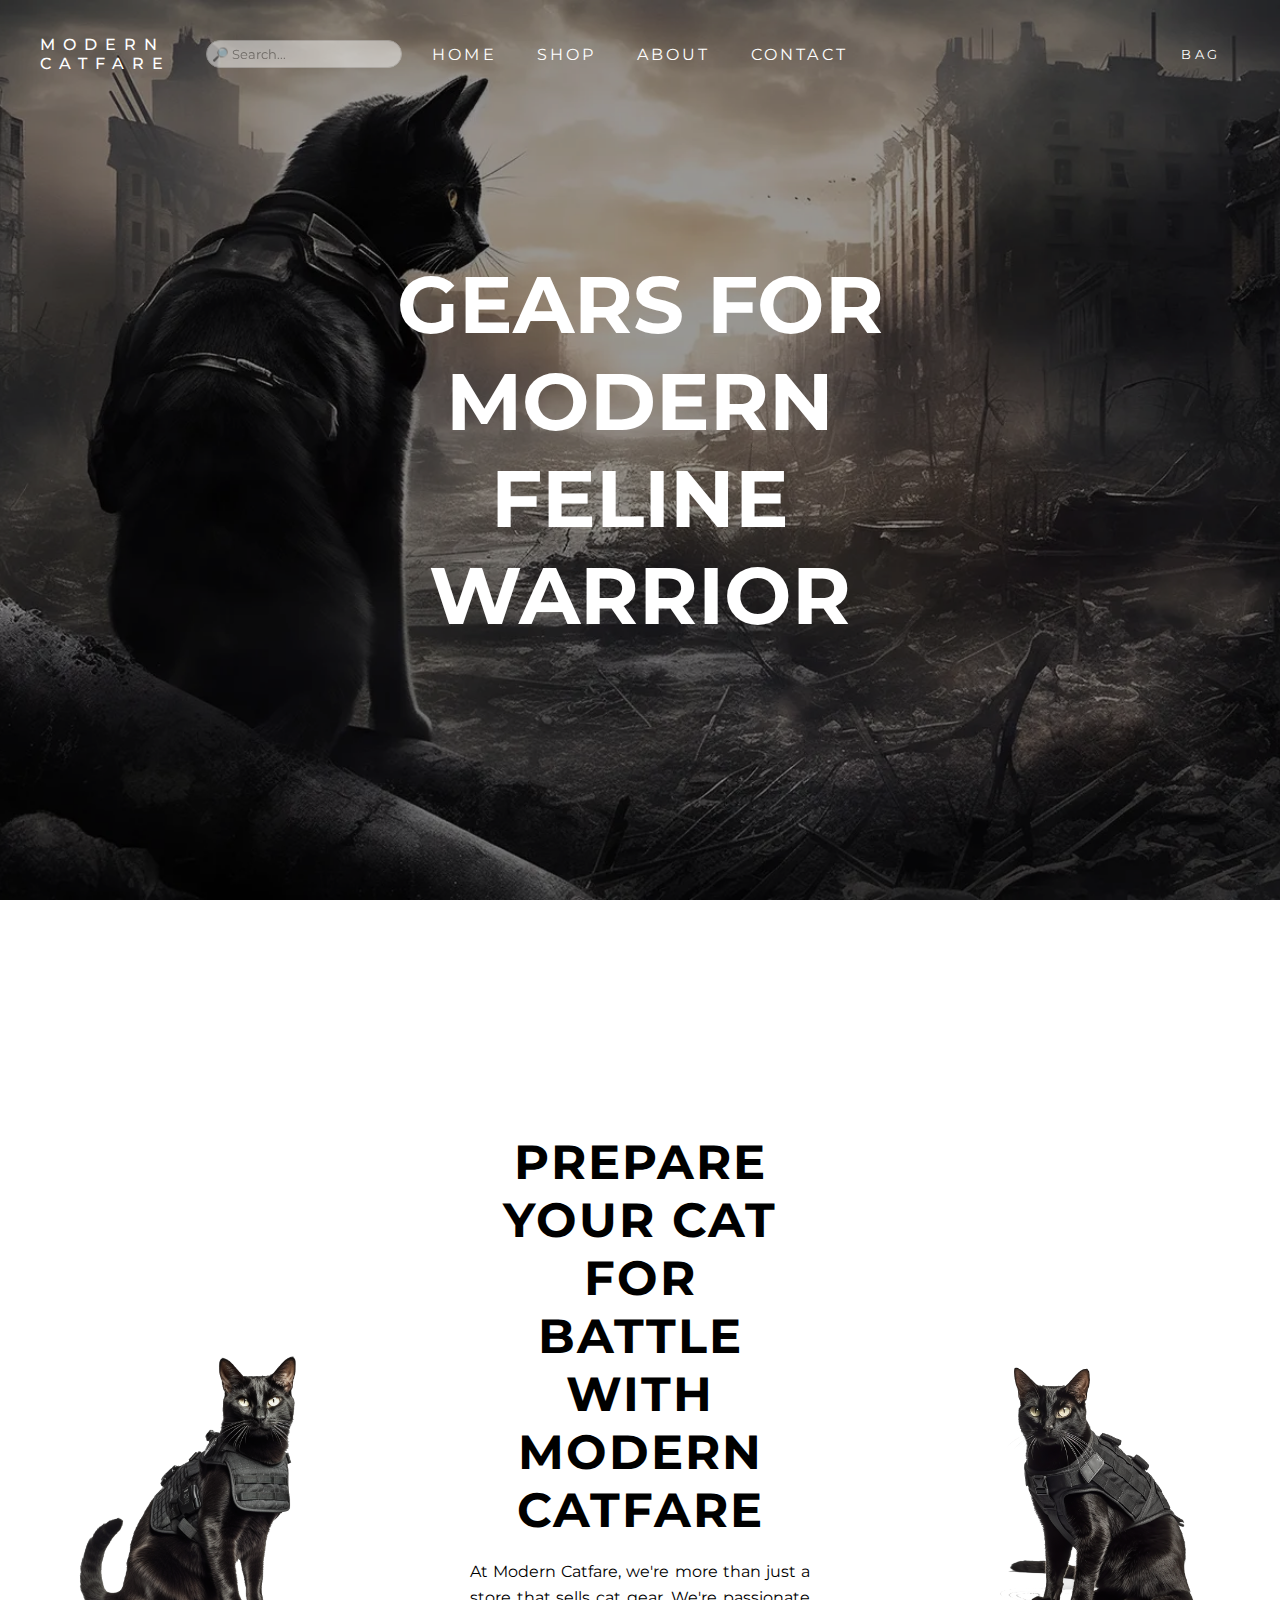
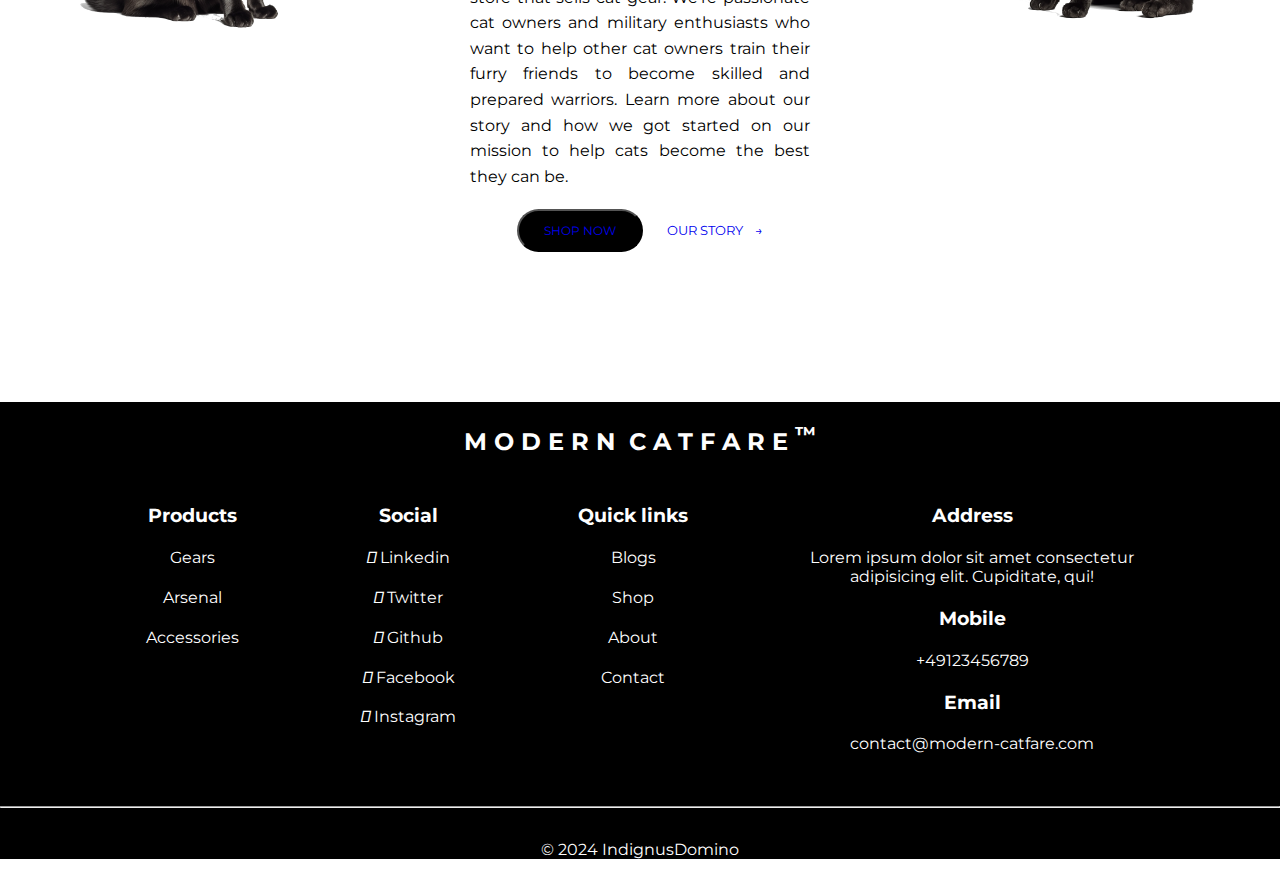
==== commit 131fb733: "links update" ====
--- a/index.html
+++ b/index.html
@@ -49,8 +49,24 @@
         </div>
 
         <div class="nav-right">
-          <a href="#">BAG</a>
+          <button class ="open-cart-modal" id="open-cart-modal">BAG</button>
         </div>
+        
+
+        <div class="cart-modal" id="cart-modal">
+          <div class="cart-modal-content">
+              <h2 class="cart-modal-title">Your Cart</h2>
+              <button id="reset-cart">Empty Cart</button> <button id="close-cart-modal">Close</button>
+              <ul class="cart-items">
+              </ul>
+              <div class="cart-summary">
+                  <p class="subtotal">Subtotal: <span id="subtotal-amount">0</span> €</p> 
+                  <p class="grand-total">Grand Total: <span id="grand-total-amount">0</span> €</p> 
+                  <button class="checkout-button">Checkout</button> 
+              </div>
+          </div>
+      </div>
+
       </nav>
     </header>
 
@@ -128,5 +144,6 @@
       </div>
     </footer>
     </div>
+    <script src="app.js"></script> 
   </body>
 </html>
--- a/styles-main.css
+++ b/styles-main.css
@@ -86,10 +86,142 @@
   margin-right: 20px;
 }
 
-.nav-right a {
-  color: white;
-  letter-spacing: .2rem;
-}
+.nav-right button {
+  color: white;
+  letter-spacing: 0.2rem;
+  border: none;
+  background-color: transparent;
+  padding: 10px;
+  text-decoration: none;
+  margin: 0 10px;
+}
+
+.nav-right button:hover {
+  border-bottom: 1px solid white;
+  cursor: pointer;
+}
+
+
+/*CART MODAL*/
+#cart-modal {
+  display: none; 
+  position: fixed;
+  top: 0;
+  right: 0; 
+  width: 300px;
+  height: 100%;
+  background-color: white;
+  box-shadow: -2px 0 5px rgba(0, 0, 0, 0.2);
+  z-index: 1000; 
+  overflow-y: auto;
+}
+
+#cart-modal.open {
+  display: block; 
+}
+
+#close-cart-modal {
+  position: absolute;
+  top: 10px;
+  right: 10px;
+  background: none;
+  border: none;
+  cursor: pointer;
+}
+
+.cart-modal-content {
+  padding: 20px;
+}
+
+.cart-modal-title {
+  margin-bottom: 20px;
+}
+
+.cart-items {
+  list-style: none;
+  padding: 0;
+}
+
+.cart-item {
+  display: flex;
+  align-items: center;
+  margin-bottom: 15px;
+}
+
+.cart-item-image {
+  width: 50px;
+  height: 50px;
+  object-fit: cover;
+  margin-right: 10px;
+}
+
+.cart-item-details {
+  flex: 1;
+}
+
+.cart-item-title {
+  font-size: 1rem;
+  margin-bottom: 5px;
+}
+
+.cart-item-quantity {
+  display: flex;
+  align-items: center;
+  margin-bottom: 5px;
+}
+
+.cart-item-quantity button {
+  background-color: #f0f0f0;
+  border: none;
+  padding: 5px 10px;
+  cursor: pointer;
+}
+
+.cart-item-quantity .quantity {
+  margin: 0 10px;
+}
+
+.cart-item-price {
+  font-weight: bold;
+}
+
+.cart-summary {
+  margin-top: 20px;
+  border-top: 1px solid #eee;
+  padding-top: 20px;
+}
+
+.subtotal,
+.grand-total {
+  margin-bottom: 10px;
+}
+
+.checkout-button {
+  background-color: #2a742e;
+  color: white;
+  border: none;
+  padding: 10px 20px;
+  cursor: pointer;
+  width: 100%;
+}
+
+#reset-cart {
+  background-color: #d9d9d9; 
+  color: #000000; 
+  border: none;
+  padding: 8px 16px;
+  font-size: 14px;
+  cursor: pointer;
+  border-radius: 4px; 
+  margin-right: 10px; 
+  margin-bottom: 20px;
+}
+
+#reset-cart:hover {
+  background-color: #bbb; 
+}
+
+
 
 /*HOME SECTION*/
 .background > img {
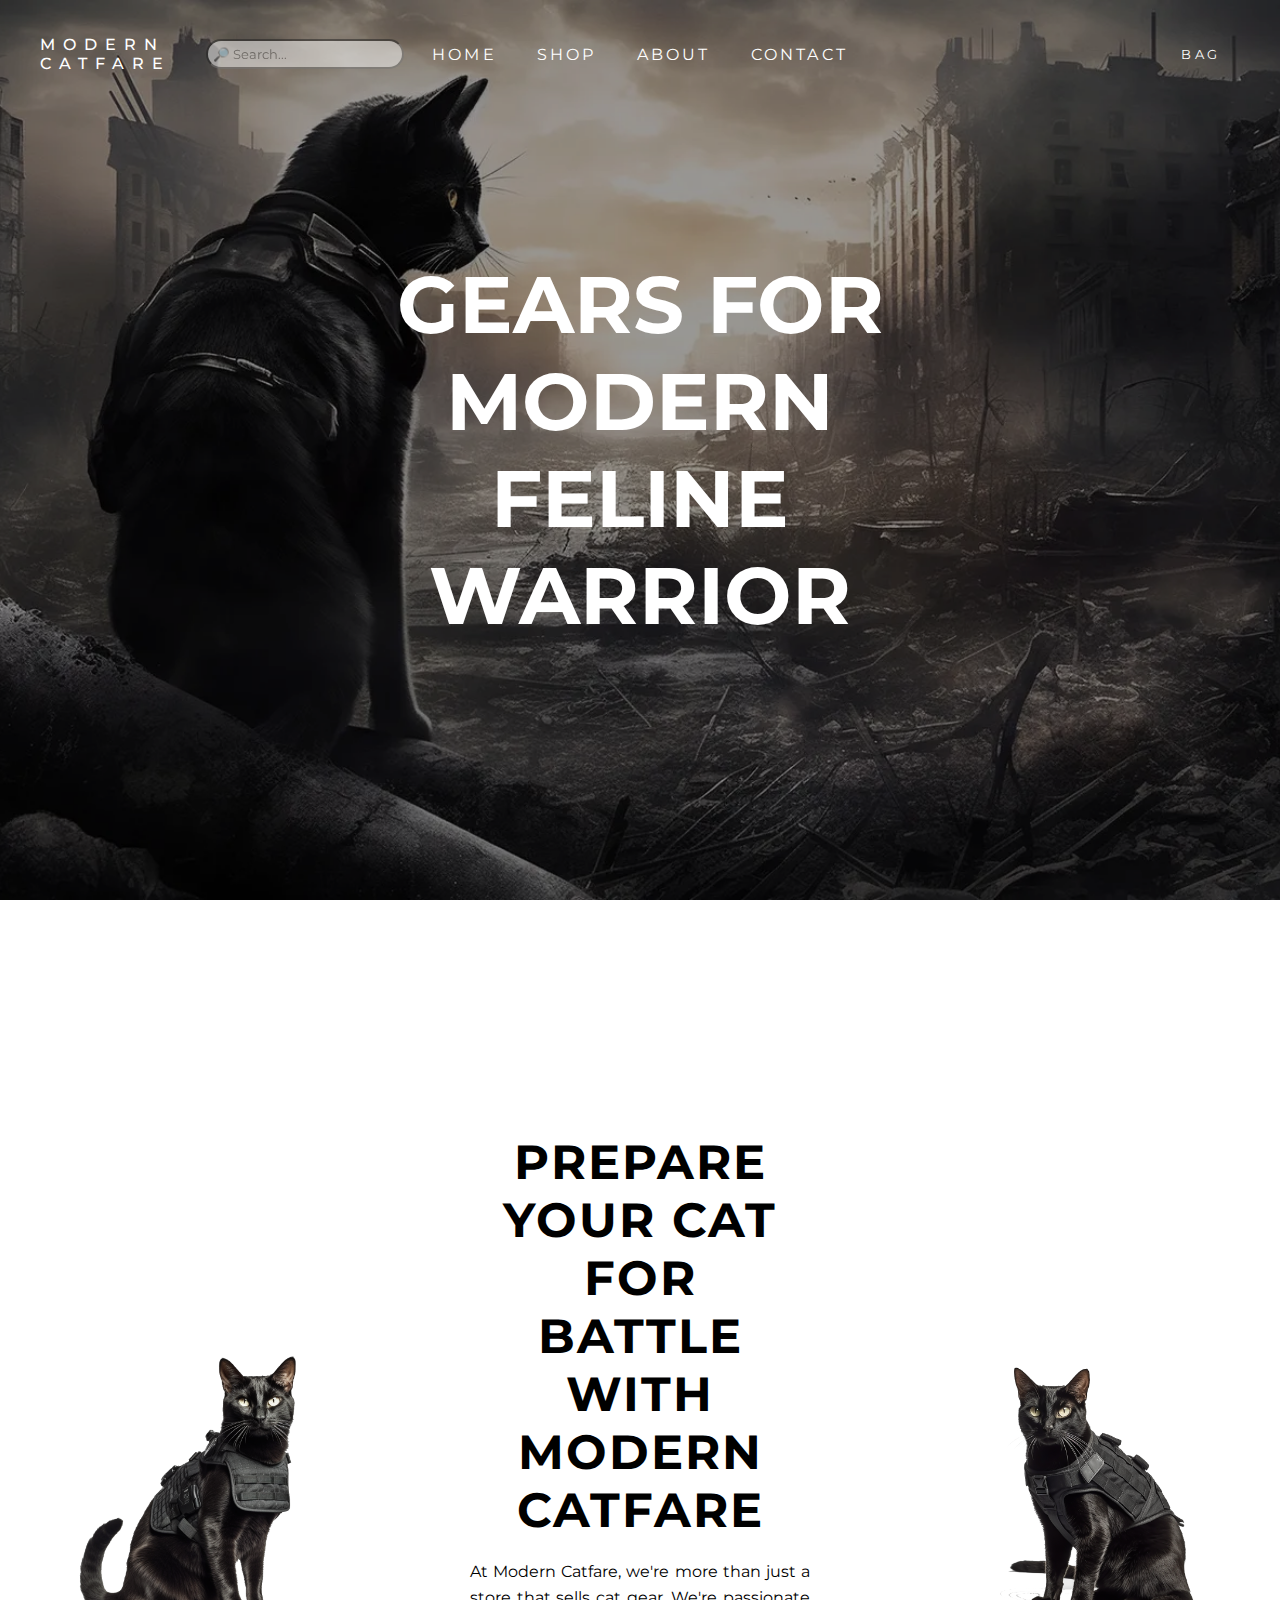
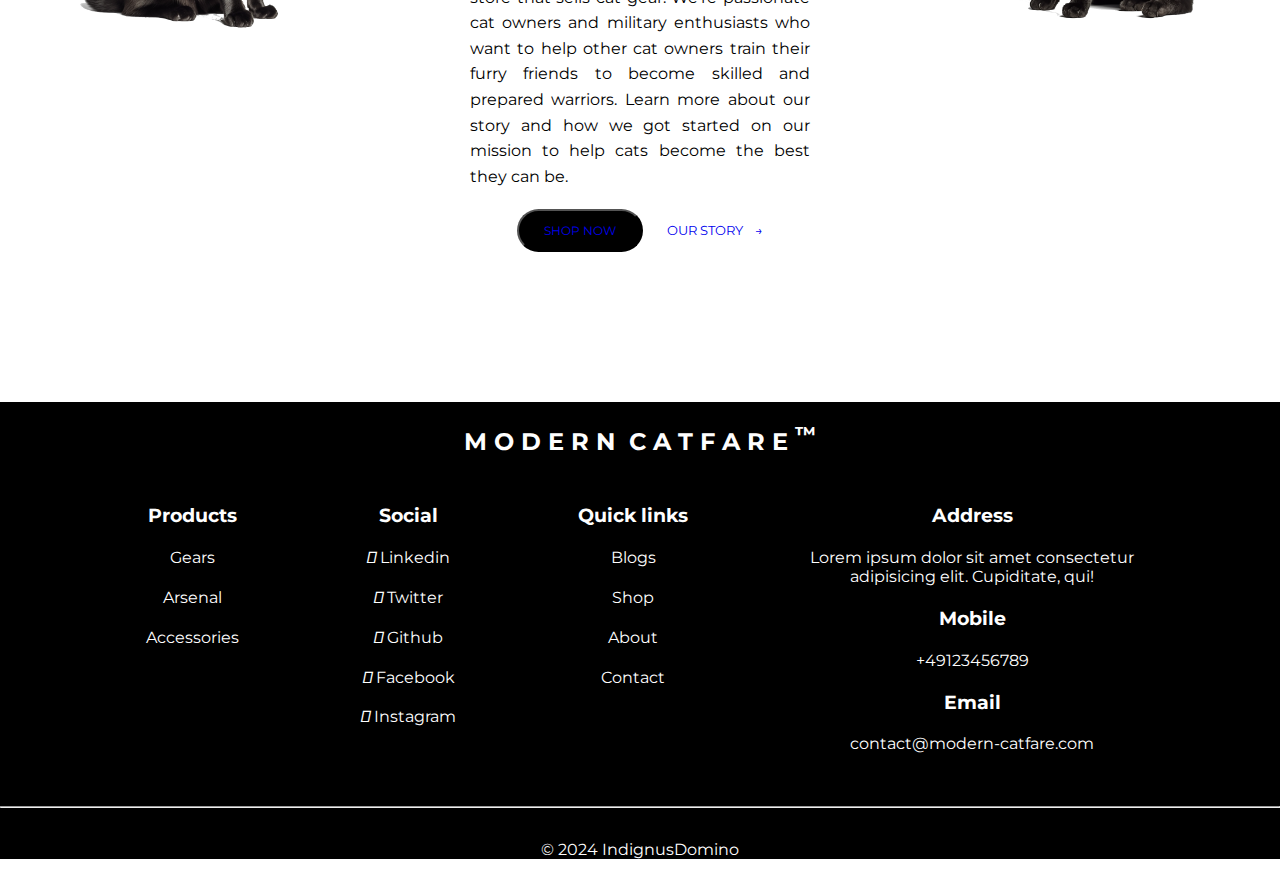
==== commit 7d657ab6: "search from index not working yet" ====
--- a/index.html
+++ b/index.html
@@ -35,9 +35,37 @@
           <a href="/">MODERN<br />CATFARE</a>
         </div>
 
-        <div class="search-bar">
-          <input type="text" placeholder="&#128270; Search... " />
-        </div>
+        <!--SEARCH START-->
+        <form action="shop.html" method="get">
+          <input type="text" id="search-input" name="q" placeholder="&#128270; Search... " />
+        </form>
+
+        <script>
+            document.addEventListener('DOMContentLoaded', () => {
+                const searchInput = document.getElementById('search-input');
+                const productsList = document.getElementById('products-container').querySelector('#products-list');
+                const products = Array.from(productsList.querySelectorAll('.product'));
+
+                function getSearchTermFromURL() {
+                    const urlParams = new URLSearchParams(window.location.search);
+                    return urlParams.get('q') || '';
+                }
+                searchInput.value = getSearchTermFromURL();
+                searchInput.addEventListener('input', () => {
+                    const searchTerm = searchInput.value.toLowerCase();
+                    products.forEach(product => {
+                        const productTitle = product.querySelector('.product-title').textContent.toLowerCase();
+                        if (productTitle.includes(searchTerm)) {
+                            product.style.display = 'list-item';
+                        } else {
+                            product.style.display = 'none';
+                        }
+                    });
+                });
+                searchInput.dispatchEvent(new Event('input'));
+            });
+        </script>
+        <!--SEARCH END-->
 
         <div class="nav-center">
           <div class="menu-list">
--- a/styles-main.css
+++ b/styles-main.css
@@ -42,13 +42,15 @@
   text-align: center;
 }
 
-.search-bar {
+#search-input {
   margin-left: 5px;
   margin-right: 20px;
   opacity: 0.5;
-}
-
-.search-bar input[type="text"] {
+  border-radius: 50px;
+  padding: 5px;
+}
+
+#search-input input[type="text"] {
   padding: 5px;
   border: 1px solid #ccc;
   border-radius: 50px;
@@ -197,12 +199,13 @@
 }
 
 .checkout-button {
-  background-color: #2a742e;
+  background-color: #242424;
   color: white;
   border: none;
   padding: 10px 20px;
   cursor: pointer;
   width: 100%;
+  border-radius: 50px;
 }
 
 #reset-cart {
@@ -215,6 +218,7 @@
   border-radius: 4px; 
   margin-right: 10px; 
   margin-bottom: 20px;
+  border-radius: 25px;
 }
 
 #reset-cart:hover {
